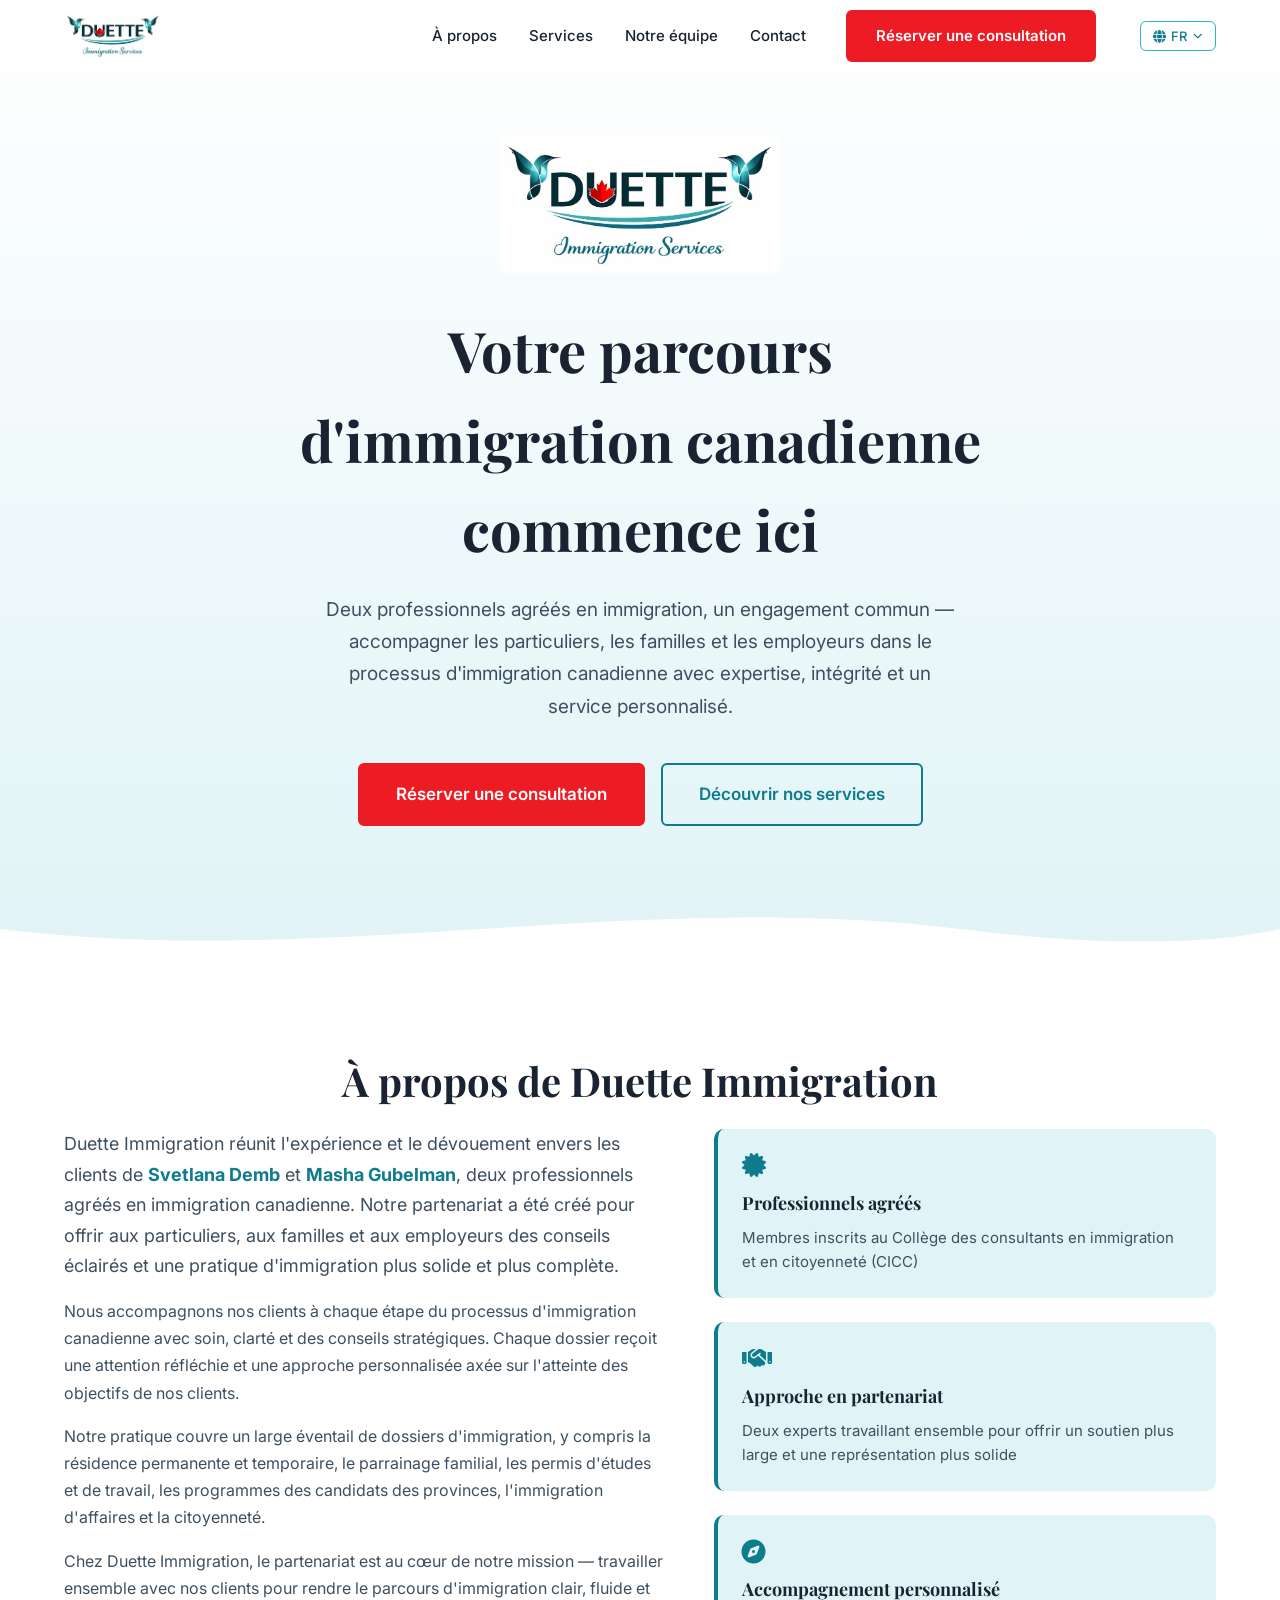
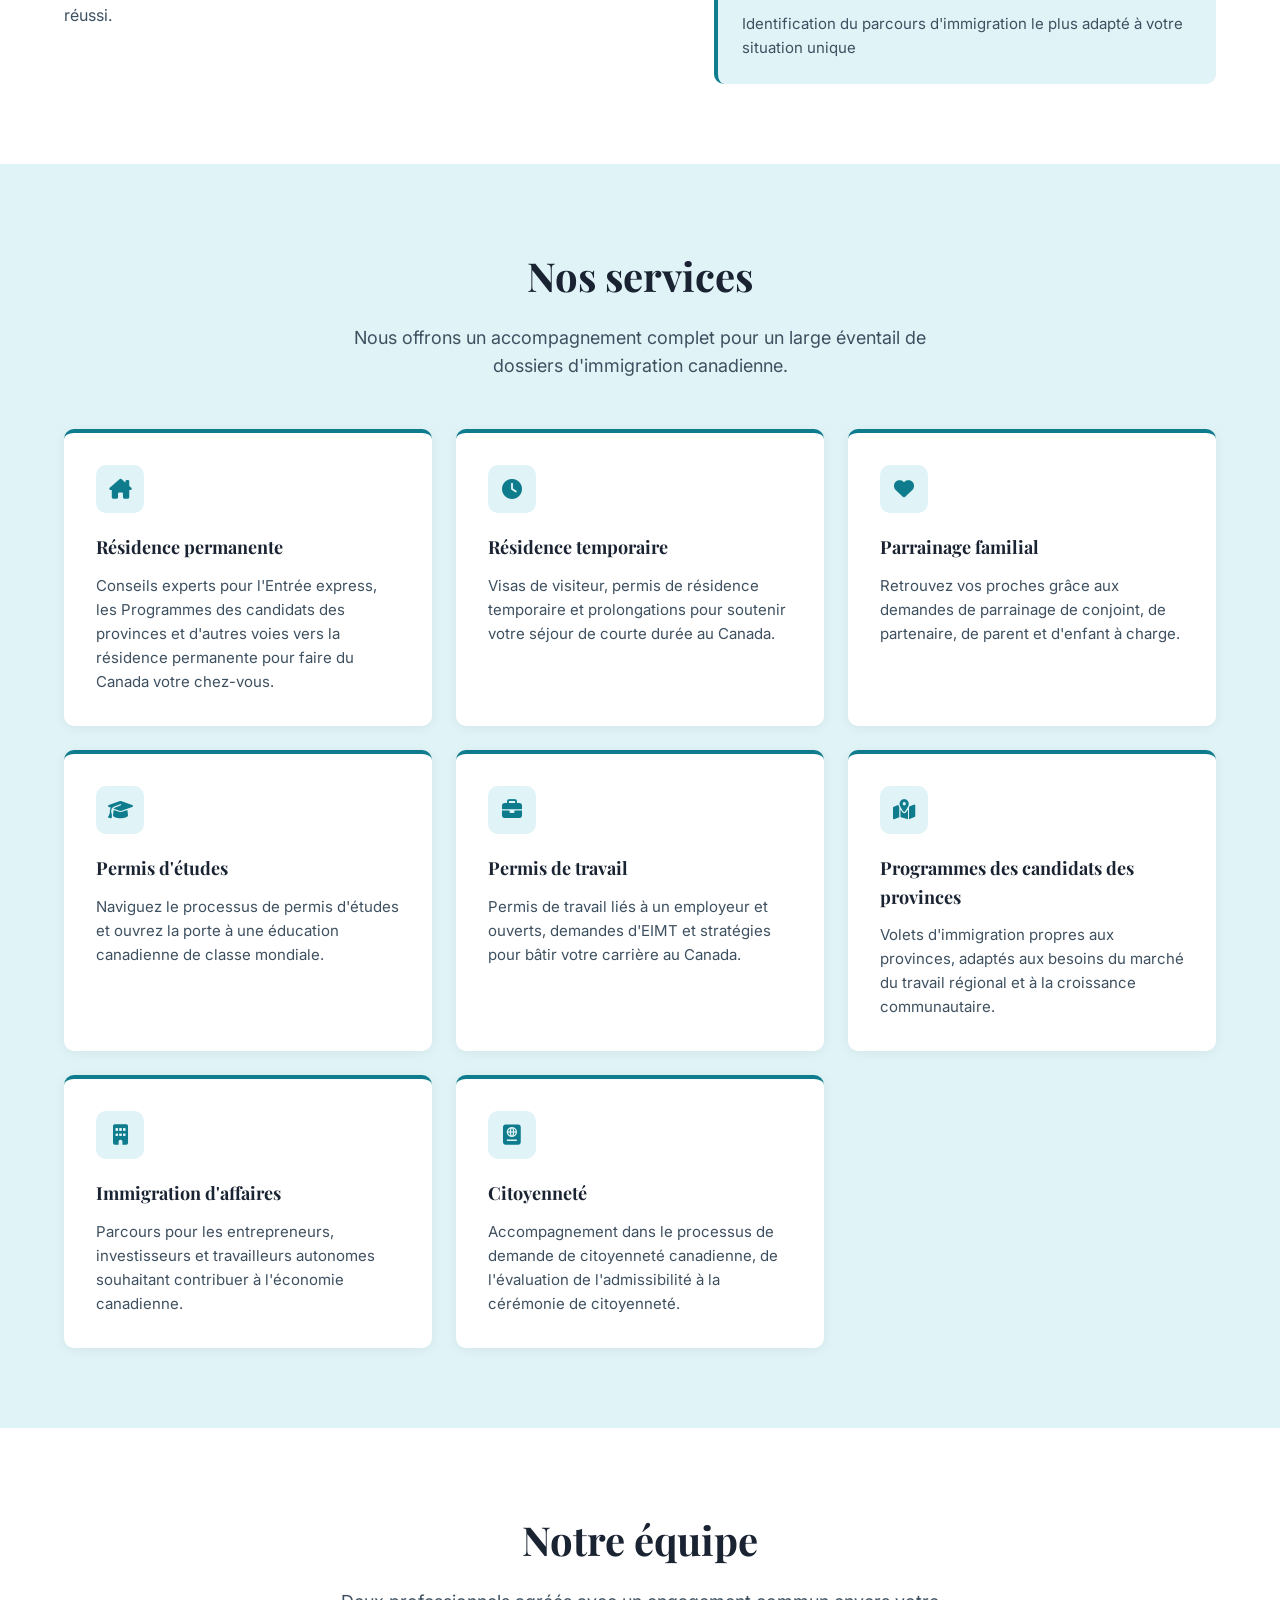
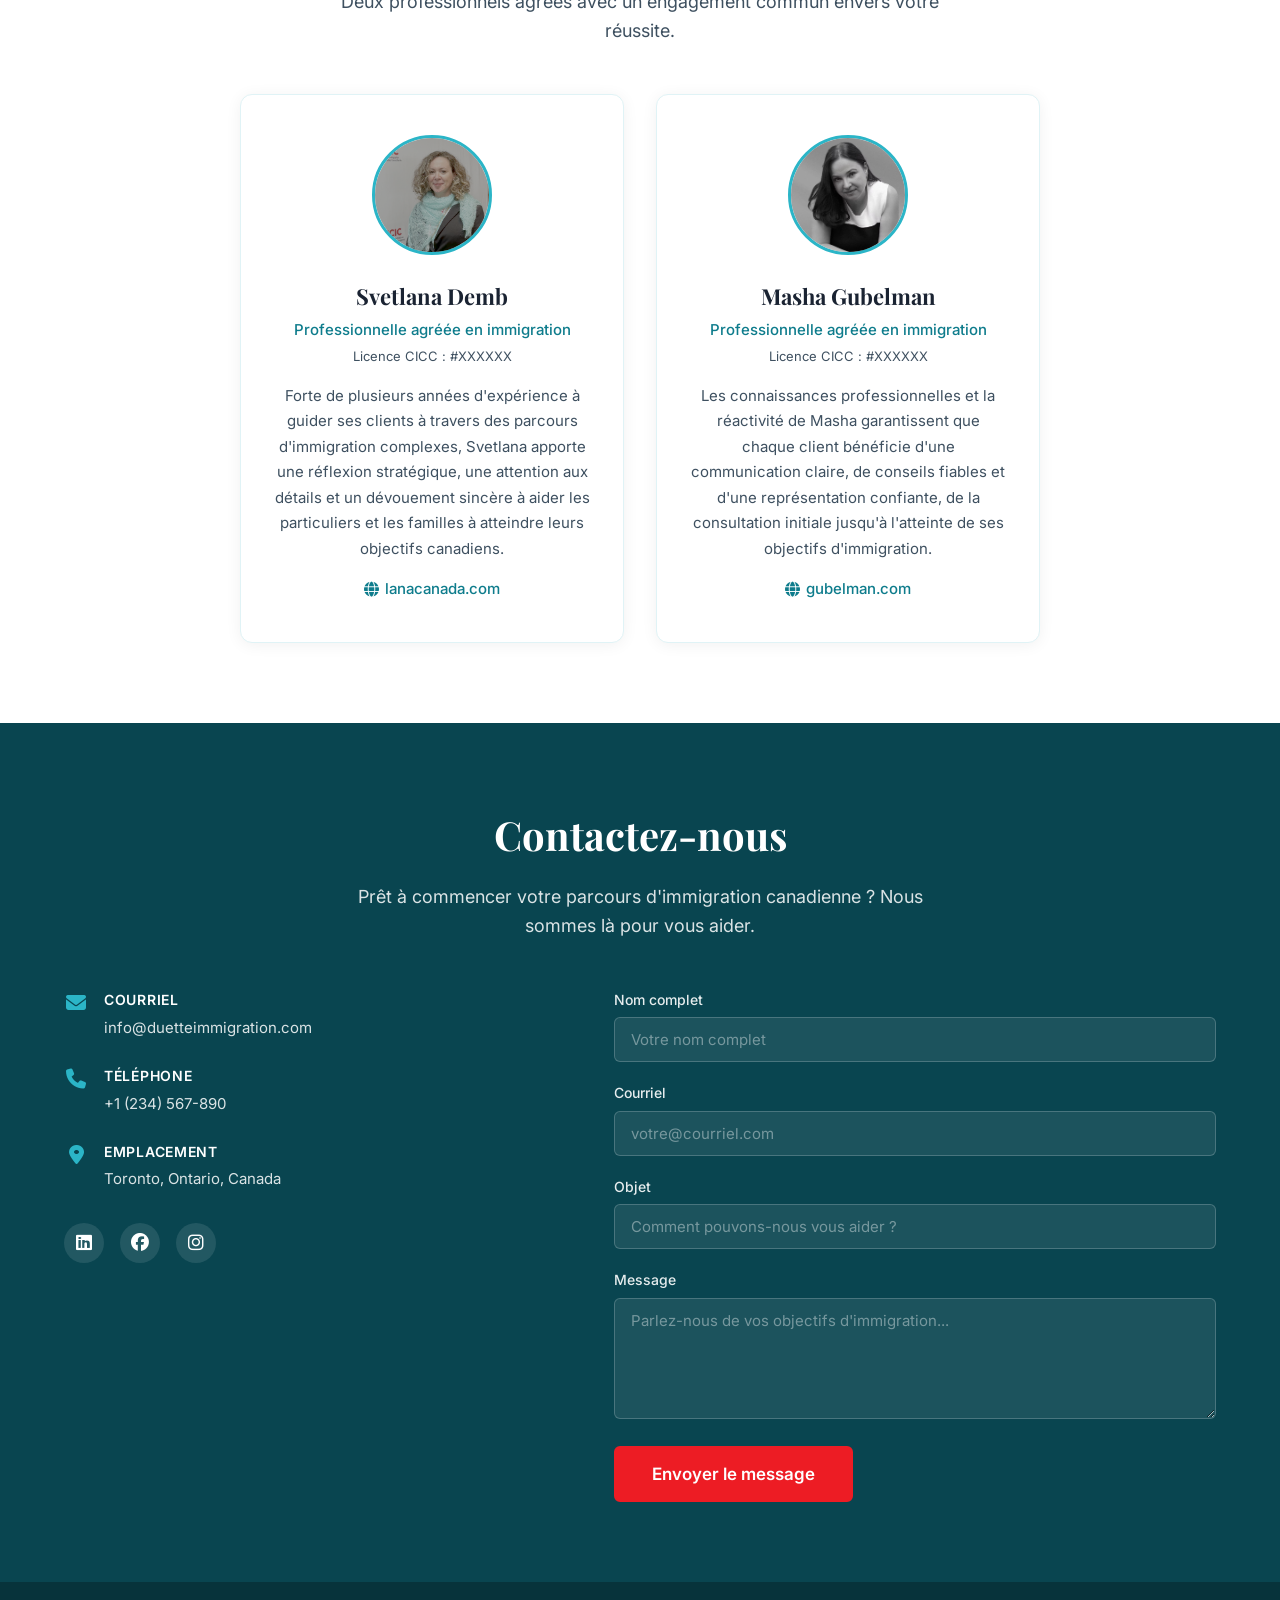
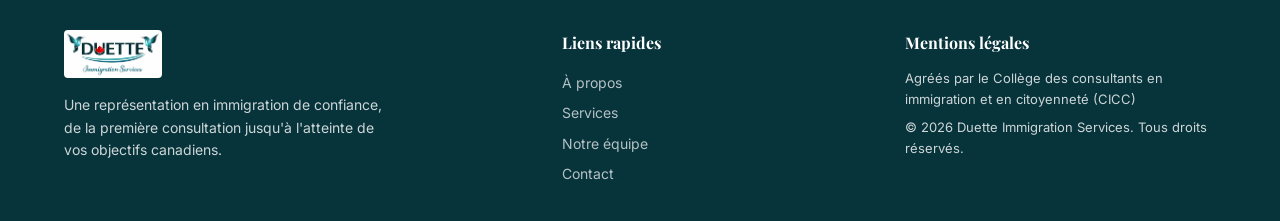
==== fr.html @ ec20bc55 "Multilanguage" ====
<!DOCTYPE html>
<html lang="fr">
<head>
    <meta charset="UTF-8">
    <meta name="viewport" content="width=device-width, initial-scale=1.0">
    <title>Duette Immigration Services | Professionnels agréés en immigration canadienne</title>
    <meta name="description" content="Duette Immigration Services — professionnels agréés en immigration canadienne Svetlana Demb et Masha Gubelman offrant des conseils experts pour la résidence permanente, les permis de travail, le parrainage familial et plus encore.">
    <meta property="og:title" content="Duette Immigration Services">
    <meta property="og:description" content="Professionnels agréés en immigration canadienne vous accompagnant à chaque étape de votre parcours d'immigration.">
    <meta property="og:type" content="website">
    <meta property="og:image" content="images/logo.jpeg">
    <link rel="preconnect" href="https://fonts.googleapis.com">
    <link rel="preconnect" href="https://fonts.gstatic.com" crossorigin>
    <link href="https://fonts.googleapis.com/css2?family=Inter:wght@400;500;600&family=Playfair+Display:wght@600;700&display=swap" rel="stylesheet">
    <link rel="stylesheet" href="https://cdnjs.cloudflare.com/ajax/libs/font-awesome/6.5.1/css/all.min.css">
    <link rel="stylesheet" href="css/style.css">
</head>
<body>
    <!-- Navigation -->
    <header class="navbar" id="navbar">
        <div class="container navbar__inner">
            <a href="#" class="navbar__logo">
                <img src="images/logo.jpeg" alt="Duette Immigration Services" class="navbar__logo-img">
            </a>
            <button class="navbar__toggle" id="navToggle" aria-label="Ouvrir le menu de navigation">
                <span class="navbar__toggle-bar"></span>
                <span class="navbar__toggle-bar"></span>
                <span class="navbar__toggle-bar"></span>
            </button>
            <nav class="navbar__menu" id="navMenu">
                <a href="#about" class="navbar__link">À propos</a>
                <a href="#services" class="navbar__link">Services</a>
                <a href="#team" class="navbar__link">Notre équipe</a>
                <a href="#contact" class="navbar__link">Contact</a>
                <a href="#BOOKING_URL" class="btn btn--red navbar__cta">Réserver une consultation</a>
                <div class="lang-switcher">
                    <button class="lang-switcher__btn" aria-label="Choisir la langue">
                        <i class="fa-solid fa-globe"></i> FR <i class="fa-solid fa-chevron-down lang-switcher__arrow"></i>
                    </button>
                    <ul class="lang-switcher__menu">
                        <li><a href="index.html" class="lang-switcher__link">English</a></li>
                        <li><a href="fr.html" class="lang-switcher__link lang-switcher__link--active">Français</a></li>
                        <li><a href="ru.html" class="lang-switcher__link">Русский</a></li>
                        <li><a href="he.html" class="lang-switcher__link">עברית</a></li>
                    </ul>
                </div>
            </nav>
        </div>
    </header>

    <main>
        <!-- Hero Section -->
        <section class="hero" id="hero">
            <div class="container hero__content">
                <img src="images/logo.jpeg" alt="Duette Immigration Services" class="hero__logo">
                <h1 class="hero__title">Votre parcours d'immigration canadienne commence ici</h1>
                <p class="hero__subtitle">Deux professionnels agréés en immigration, un engagement commun — accompagner les particuliers, les familles et les employeurs dans le processus d'immigration canadienne avec expertise, intégrité et un service personnalisé.</p>
                <div class="hero__ctas">
                    <a href="#BOOKING_URL" class="btn btn--red btn--lg">Réserver une consultation</a>
                    <a href="#services" class="btn btn--outline btn--lg">Découvrir nos services</a>
                </div>
            </div>
            <div class="hero__wave">
                <svg viewBox="0 0 1440 120" preserveAspectRatio="none" xmlns="http://www.w3.org/2000/svg">
                    <path d="M0,60 C360,120 720,0 1080,60 C1260,90 1380,80 1440,60 L1440,120 L0,120 Z" fill="#ffffff"/>
                </svg>
            </div>
        </section>

        <!-- About Section -->
        <section class="about section" id="about">
            <div class="container">
                <h2 class="section__title">À propos de Duette Immigration</h2>
                <div class="about__grid">
                    <div class="about__text">
                        <p class="about__lead">Duette Immigration réunit l'expérience et le dévouement envers les clients de <strong><a href="https://www.lanacanada.com/" target="_blank" rel="noopener">Svetlana Demb</a></strong> et <strong><a href="https://www.gubelman.com/" target="_blank" rel="noopener">Masha Gubelman</a></strong>, deux professionnels agréés en immigration canadienne. Notre partenariat a été créé pour offrir aux particuliers, aux familles et aux employeurs des conseils éclairés et une pratique d'immigration plus solide et plus complète.</p>
                        <p>Nous accompagnons nos clients à chaque étape du processus d'immigration canadienne avec soin, clarté et des conseils stratégiques. Chaque dossier reçoit une attention réfléchie et une approche personnalisée axée sur l'atteinte des objectifs de nos clients.</p>
                        <p>Notre pratique couvre un large éventail de dossiers d'immigration, y compris la résidence permanente et temporaire, le parrainage familial, les permis d'études et de travail, les programmes des candidats des provinces, l'immigration d'affaires et la citoyenneté.</p>
                        <p>Chez Duette Immigration, le partenariat est au cœur de notre mission — travailler ensemble avec nos clients pour rendre le parcours d'immigration clair, fluide et réussi.</p>
                    </div>
                    <div class="about__highlights">
                        <div class="about__highlight-card">
                            <i class="fa-solid fa-certificate"></i>
                            <h3>Professionnels agréés</h3>
                            <p>Membres inscrits au Collège des consultants en immigration et en citoyenneté (CICC)</p>
                        </div>
                        <div class="about__highlight-card">
                            <i class="fa-solid fa-handshake"></i>
                            <h3>Approche en partenariat</h3>
                            <p>Deux experts travaillant ensemble pour offrir un soutien plus large et une représentation plus solide</p>
                        </div>
                        <div class="about__highlight-card">
                            <i class="fa-solid fa-compass"></i>
                            <h3>Accompagnement personnalisé</h3>
                            <p>Identification du parcours d'immigration le plus adapté à votre situation unique</p>
                        </div>
                    </div>
                </div>
            </div>
        </section>

        <!-- Services Section -->
        <section class="services section section--teal" id="services">
            <div class="container">
                <h2 class="section__title">Nos services</h2>
                <p class="section__subtitle">Nous offrons un accompagnement complet pour un large éventail de dossiers d'immigration canadienne.</p>
                <div class="services__grid">
                    <div class="services__card">
                        <div class="services__icon"><i class="fa-solid fa-house-chimney"></i></div>
                        <h3>Résidence permanente</h3>
                        <p>Conseils experts pour l'Entrée express, les Programmes des candidats des provinces et d'autres voies vers la résidence permanente pour faire du Canada votre chez-vous.</p>
                    </div>
                    <div class="services__card">
                        <div class="services__icon"><i class="fa-solid fa-clock"></i></div>
                        <h3>Résidence temporaire</h3>
                        <p>Visas de visiteur, permis de résidence temporaire et prolongations pour soutenir votre séjour de courte durée au Canada.</p>
                    </div>
                    <div class="services__card">
                        <div class="services__icon"><i class="fa-solid fa-heart"></i></div>
                        <h3>Parrainage familial</h3>
                        <p>Retrouvez vos proches grâce aux demandes de parrainage de conjoint, de partenaire, de parent et d'enfant à charge.</p>
                    </div>
                    <div class="services__card">
                        <div class="services__icon"><i class="fa-solid fa-graduation-cap"></i></div>
                        <h3>Permis d'études</h3>
                        <p>Naviguez le processus de permis d'études et ouvrez la porte à une éducation canadienne de classe mondiale.</p>
                    </div>
                    <div class="services__card">
                        <div class="services__icon"><i class="fa-solid fa-briefcase"></i></div>
                        <h3>Permis de travail</h3>
                        <p>Permis de travail liés à un employeur et ouverts, demandes d'EIMT et stratégies pour bâtir votre carrière au Canada.</p>
                    </div>
                    <div class="services__card">
                        <div class="services__icon"><i class="fa-solid fa-map-location-dot"></i></div>
                        <h3>Programmes des candidats des provinces</h3>
                        <p>Volets d'immigration propres aux provinces, adaptés aux besoins du marché du travail régional et à la croissance communautaire.</p>
                    </div>
                    <div class="services__card">
                        <div class="services__icon"><i class="fa-solid fa-building"></i></div>
                        <h3>Immigration d'affaires</h3>
                        <p>Parcours pour les entrepreneurs, investisseurs et travailleurs autonomes souhaitant contribuer à l'économie canadienne.</p>
                    </div>
                    <div class="services__card">
                        <div class="services__icon"><i class="fa-solid fa-passport"></i></div>
                        <h3>Citoyenneté</h3>
                        <p>Accompagnement dans le processus de demande de citoyenneté canadienne, de l'évaluation de l'admissibilité à la cérémonie de citoyenneté.</p>
                    </div>
                </div>
            </div>
        </section>

        <!-- Team Section -->
        <section class="team section" id="team">
            <div class="container">
                <h2 class="section__title">Notre équipe</h2>
                <p class="section__subtitle">Deux professionnels agréés avec un engagement commun envers votre réussite.</p>
                <div class="team__grid">
                    <div class="team__card">
                        <div class="team__photo">
                            <img src="images/svetlana.png" alt="Svetlana Demb">
                        </div>
                        <h3 class="team__name"><a href="https://www.lanacanada.com/" target="_blank" rel="noopener">Svetlana Demb</a></h3>
                        <p class="team__title">Professionnelle agréée en immigration</p>
                        <p class="team__license">Licence CICC : #XXXXXX</p>
                        <p class="team__bio">Forte de plusieurs années d'expérience à guider ses clients à travers des parcours d'immigration complexes, Svetlana apporte une réflexion stratégique, une attention aux détails et un dévouement sincère à aider les particuliers et les familles à atteindre leurs objectifs canadiens.</p>
                        <a href="https://www.lanacanada.com/" target="_blank" rel="noopener" class="team__website"><i class="fa-solid fa-globe"></i> lanacanada.com</a>
                    </div>
                    <div class="team__card">
                        <div class="team__photo">
                            <img src="images/masha.jpg" alt="Masha Gubelman">
                        </div>
                        <h3 class="team__name"><a href="https://www.gubelman.com/" target="_blank" rel="noopener">Masha Gubelman</a></h3>
                        <p class="team__title">Professionnelle agréée en immigration</p>
                        <p class="team__license">Licence CICC : #XXXXXX</p>
                        <p class="team__bio">Les connaissances professionnelles et la réactivité de Masha garantissent que chaque client bénéficie d'une communication claire, de conseils fiables et d'une représentation confiante, de la consultation initiale jusqu'à l'atteinte de ses objectifs d'immigration.</p>
                        <a href="https://www.gubelman.com/" target="_blank" rel="noopener" class="team__website"><i class="fa-solid fa-globe"></i> gubelman.com</a>
                    </div>
                </div>
            </div>
        </section>


        <!-- Contact Section -->
        <section class="contact section section--dark" id="contact">
            <div class="container">
                <h2 class="section__title section__title--light">Contactez-nous</h2>
                <p class="section__subtitle section__subtitle--light">Prêt à commencer votre parcours d'immigration canadienne ? Nous sommes là pour vous aider.</p>
                <div class="contact__grid">
                    <div class="contact__info">
                        <div class="contact__item">
                            <i class="fa-solid fa-envelope"></i>
                            <div>
                                <h3>Courriel</h3>
                                <a href="mailto:info@duetteimmigration.com">info@duetteimmigration.com</a>
                            </div>
                        </div>
                        <div class="contact__item">
                            <i class="fa-solid fa-phone"></i>
                            <div>
                                <h3>Téléphone</h3>
                                <a href="tel:+1234567890">+1 (234) 567-890</a>
                            </div>
                        </div>
                        <div class="contact__item">
                            <i class="fa-solid fa-location-dot"></i>
                            <div>
                                <h3>Emplacement</h3>
                                <p>Toronto, Ontario, Canada</p>
                            </div>
                        </div>
                        <div class="contact__socials">
                            <a href="#" aria-label="LinkedIn"><i class="fa-brands fa-linkedin"></i></a>
                            <a href="#" aria-label="Facebook"><i class="fa-brands fa-facebook"></i></a>
                            <a href="#" aria-label="Instagram"><i class="fa-brands fa-instagram"></i></a>
                        </div>
                    </div>
                    <form class="contact__form" id="contactForm">
                        <div class="contact__form-group">
                            <label for="name">Nom complet</label>
                            <input type="text" id="name" name="name" required placeholder="Votre nom complet">
                        </div>
                        <div class="contact__form-group">
                            <label for="email">Courriel</label>
                            <input type="email" id="email" name="email" required placeholder="votre@courriel.com">
                        </div>
                        <div class="contact__form-group">
                            <label for="subject">Objet</label>
                            <input type="text" id="subject" name="subject" required placeholder="Comment pouvons-nous vous aider ?">
                        </div>
                        <div class="contact__form-group">
                            <label for="message">Message</label>
                            <textarea id="message" name="message" rows="5" required placeholder="Parlez-nous de vos objectifs d'immigration..."></textarea>
                        </div>
                        <button type="submit" class="btn btn--red btn--lg contact__submit">Envoyer le message</button>
                    </form>
                </div>
            </div>
        </section>
    </main>

    <!-- Footer -->
    <footer class="footer">
        <div class="container footer__inner">
            <div class="footer__brand">
                <img src="images/logo.jpeg" alt="Duette Immigration Services" class="footer__logo">
                <p>Une représentation en immigration de confiance, de la première consultation jusqu'à l'atteinte de vos objectifs canadiens.</p>
            </div>
            <div class="footer__links">
                <h4>Liens rapides</h4>
                <a href="#about">À propos</a>
                <a href="#services">Services</a>
                <a href="#team">Notre équipe</a>
                <a href="#contact">Contact</a>
            </div>
            <div class="footer__legal">
                <h4>Mentions légales</h4>
                <p>Agréés par le Collège des consultants en immigration et en citoyenneté (CICC)</p>
                <p>&copy; 2026 Duette Immigration Services. Tous droits réservés.</p>
            </div>
        </div>
    </footer>

    <script src="js/main.js"></script>
</body>
</html>
---- css/style.css ----
/* ========================================
   Duette Immigration Services — Styles
   ======================================== */

/* --- CSS Custom Properties --- */
:root {
    --color-primary: #0E7C8C;
    --color-primary-dark: #094550;
    --color-primary-light: #2BB5C7;
    --color-primary-pale: #E0F3F6;
    --color-red: #ED1C24;
    --color-red-hover: #C8111A;
    --color-white: #FFFFFF;
    --color-off-white: #F7FBFC;
    --color-text: #1A2332;
    --color-text-muted: #3E5060;
    --color-footer: #07333B;

    --font-heading: 'Playfair Display', Georgia, serif;
    --font-body: 'Inter', system-ui, -apple-system, sans-serif;

    --container-max: 1200px;
    --nav-height: 72px;
}

/* --- Reset & Base --- */
*,
*::before,
*::after {
    margin: 0;
    padding: 0;
    box-sizing: border-box;
}

html {
    scroll-behavior: smooth;
    scroll-padding-top: var(--nav-height);
}

body {
    font-family: var(--font-body);
    font-size: 1rem;
    line-height: 1.6;
    color: var(--color-text);
    background-color: var(--color-white);
    -webkit-font-smoothing: antialiased;
}

img {
    max-width: 100%;
    height: auto;
    display: block;
}

a {
    color: var(--color-primary);
    text-decoration: none;
    transition: color 0.2s;
}

a:hover {
    color: var(--color-primary-dark);
}

/* --- Utility --- */
.container {
    width: 100%;
    max-width: var(--container-max);
    margin: 0 auto;
    padding: 0 1.5rem;
}

.section {
    padding: 5rem 0;
}

.section--teal {
    background-color: var(--color-primary-pale);
}

.section--dark {
    background-color: var(--color-primary-dark);
    color: var(--color-white);
}

.section__title {
    font-family: var(--font-heading);
    font-size: 2.25rem;
    font-weight: 700;
    text-align: center;
    margin-bottom: 1rem;
    color: var(--color-text);
}

.section__title--light {
    color: var(--color-white);
}

.section__subtitle {
    text-align: center;
    color: var(--color-text-muted);
    font-size: 1.125rem;
    max-width: 640px;
    margin: 0 auto 3rem;
}

.section__subtitle--light {
    color: rgba(255, 255, 255, 0.85);
}

/* --- Buttons --- */
.btn {
    display: inline-block;
    font-family: var(--font-body);
    font-weight: 600;
    font-size: 0.9375rem;
    padding: 0.75rem 1.75rem;
    border-radius: 6px;
    border: 2px solid transparent;
    cursor: pointer;
    transition: all 0.2s;
    text-align: center;
}

.btn--red {
    background-color: var(--color-red);
    color: var(--color-white);
    border-color: var(--color-red);
}

.btn--red:hover {
    background-color: var(--color-red-hover);
    border-color: var(--color-red-hover);
    color: var(--color-white);
}

.btn--outline {
    background-color: transparent;
    color: var(--color-primary);
    border-color: var(--color-primary);
}

.btn--outline:hover {
    background-color: var(--color-primary);
    color: var(--color-white);
}

.btn--lg {
    padding: 1rem 2.25rem;
    font-size: 1.0625rem;
}

/* ========================================
   NAVIGATION
   ======================================== */
.navbar {
    position: fixed;
    top: 0;
    left: 0;
    right: 0;
    height: var(--nav-height);
    background: var(--color-white);
    z-index: 1000;
    transition: box-shadow 0.3s;
}

.navbar--scrolled {
    box-shadow: 0 2px 20px rgba(0, 0, 0, 0.08);
}

.navbar__inner {
    display: flex;
    align-items: center;
    justify-content: space-between;
    height: 100%;
}

.navbar__logo-img {
    height: 48px;
    width: auto;
}

.navbar__menu {
    display: flex;
    align-items: center;
    gap: 2rem;
}

.navbar__link {
    font-weight: 500;
    font-size: 0.9375rem;
    color: var(--color-text);
    position: relative;
    padding: 0.25rem 0;
}

.navbar__link::after {
    content: '';
    position: absolute;
    bottom: -2px;
    left: 0;
    width: 0;
    height: 2px;
    background-color: var(--color-primary);
    transition: width 0.2s;
}

.navbar__link:hover,
.navbar__link--active {
    color: var(--color-primary);
}

.navbar__link:hover::after,
.navbar__link--active::after {
    width: 100%;
}

.navbar__cta {
    margin-left: 0.5rem;
}

/* Language Switcher */
.lang-switcher {
    position: relative;
    margin-left: 0.75rem;
}

.lang-switcher__btn {
    display: flex;
    align-items: center;
    gap: 0.35rem;
    background: none;
    border: 1px solid var(--color-primary-light);
    border-radius: 6px;
    padding: 0.4rem 0.75rem;
    font-family: var(--font-body);
    font-size: 0.8125rem;
    font-weight: 500;
    color: var(--color-primary);
    cursor: pointer;
    transition: background 0.2s, border-color 0.2s;
}

.lang-switcher__btn:hover {
    background: var(--color-primary-pale);
    border-color: var(--color-primary);
}

.lang-switcher__arrow {
    font-size: 0.6rem;
    transition: transform 0.2s;
}

.lang-switcher--open .lang-switcher__arrow {
    transform: rotate(180deg);
}

.lang-switcher__menu {
    display: none;
    position: absolute;
    top: calc(100% + 0.5rem);
    right: 0;
    background: var(--color-white);
    border: 1px solid var(--color-primary-pale);
    border-radius: 8px;
    box-shadow: 0 4px 16px rgba(0, 0, 0, 0.1);
    list-style: none;
    min-width: 130px;
    z-index: 1001;
    overflow: hidden;
}

.lang-switcher--open .lang-switcher__menu {
    display: block;
}

.lang-switcher__link {
    display: block;
    padding: 0.6rem 1rem;
    font-size: 0.875rem;
    color: var(--color-text);
    transition: background 0.15s;
}

.lang-switcher__link:hover {
    background: var(--color-primary-pale);
    color: var(--color-primary);
}

.lang-switcher__link--active {
    font-weight: 600;
    color: var(--color-primary);
}

/* Hamburger Toggle */
.navbar__toggle {
    display: none;
    flex-direction: column;
    gap: 5px;
    background: none;
    border: none;
    cursor: pointer;
    padding: 0.5rem;
}

.navbar__toggle-bar {
    display: block;
    width: 24px;
    height: 2px;
    background-color: var(--color-text);
    border-radius: 2px;
    transition: all 0.3s;
}

/* ========================================
   HERO
   ======================================== */
.hero {
    padding-top: calc(var(--nav-height) + 4rem);
    padding-bottom: 0;
    background: linear-gradient(180deg, var(--color-white) 0%, var(--color-primary-pale) 100%);
    text-align: center;
    position: relative;
}

.hero__content {
    padding-bottom: 4rem;
}

.hero__logo {
    width: 280px;
    margin: 0 auto 2rem;
}

.hero__title {
    font-family: var(--font-heading);
    font-size: 3rem;
    font-weight: 700;
    color: var(--color-text);
    margin-bottom: 1.25rem;
    max-width: 720px;
    margin-left: auto;
    margin-right: auto;
}

.hero__subtitle {
    font-size: 1.1875rem;
    color: var(--color-text-muted);
    max-width: 640px;
    margin: 0 auto 2.5rem;
    line-height: 1.7;
}

.hero__ctas {
    display: flex;
    gap: 1rem;
    justify-content: center;
    flex-wrap: wrap;
}

.hero__wave {
    width: 100%;
    line-height: 0;
    margin-top: -1px;
}

.hero__wave svg {
    width: 100%;
    height: 80px;
}

/* ========================================
   ABOUT
   ======================================== */
.about__grid {
    display: grid;
    grid-template-columns: 1fr;
    gap: 3rem;
}

.about__text {
    max-width: 640px;
}

.about__lead {
    font-size: 1.125rem;
    line-height: 1.8;
    margin-bottom: 1rem;
    color: var(--color-text);
}

.about__text p {
    margin-bottom: 1rem;
    color: var(--color-text-muted);
    line-height: 1.7;
}

.about__highlights {
    display: grid;
    grid-template-columns: 1fr;
    gap: 1.5rem;
}

.about__highlight-card {
    background: var(--color-primary-pale);
    padding: 1.5rem;
    border-radius: 10px;
    border-left: 4px solid var(--color-primary);
}

.about__highlight-card i {
    font-size: 1.5rem;
    color: var(--color-primary);
    margin-bottom: 0.75rem;
}

.about__highlight-card h3 {
    font-family: var(--font-heading);
    font-size: 1.125rem;
    margin-bottom: 0.5rem;
    color: var(--color-text);
}

.about__highlight-card p {
    font-size: 0.9375rem;
    color: var(--color-text-muted);
    line-height: 1.6;
}

/* ========================================
   SERVICES
   ======================================== */
.services__grid {
    display: grid;
    grid-template-columns: 1fr;
    gap: 1.5rem;
}

.services__card {
    background: var(--color-white);
    padding: 2rem;
    border-radius: 10px;
    border-top: 4px solid var(--color-primary);
    box-shadow: 0 2px 12px rgba(0, 0, 0, 0.06);
    transition: transform 0.2s, box-shadow 0.2s;
}

.services__card:hover {
    transform: translateY(-4px);
    box-shadow: 0 8px 24px rgba(0, 0, 0, 0.1);
}

.services__icon {
    width: 48px;
    height: 48px;
    border-radius: 10px;
    background: var(--color-primary-pale);
    display: flex;
    align-items: center;
    justify-content: center;
    margin-bottom: 1.25rem;
}

.services__icon i {
    font-size: 1.25rem;
    color: var(--color-primary);
}

.services__card h3 {
    font-family: var(--font-heading);
    font-size: 1.125rem;
    margin-bottom: 0.75rem;
    color: var(--color-text);
}

.services__card p {
    font-size: 0.9375rem;
    color: var(--color-text-muted);
    line-height: 1.6;
}

/* ========================================
   TEAM
   ======================================== */
.team__grid {
    display: grid;
    grid-template-columns: 1fr;
    gap: 2rem;
    max-width: 800px;
    margin: 0 auto;
}

.team__card {
    background: var(--color-white);
    border-radius: 12px;
    padding: 2.5rem 2rem;
    text-align: center;
    box-shadow: 0 2px 16px rgba(0, 0, 0, 0.06);
    border: 1px solid var(--color-primary-pale);
}

.team__photo {
    width: 120px;
    height: 120px;
    border-radius: 50%;
    background: var(--color-primary-pale);
    border: 3px solid var(--color-primary-light);
    display: flex;
    align-items: center;
    justify-content: center;
    margin: 0 auto 1.5rem;
}

.team__photo i {
    font-size: 3rem;
    color: var(--color-primary-light);
}

.team__photo img {
    width: 100%;
    height: 100%;
    object-fit: cover;
    border-radius: 50%;
}

.team__name {
    font-family: var(--font-heading);
    font-size: 1.375rem;
    color: var(--color-text);
    margin-bottom: 0.25rem;
}

.team__title {
    font-size: 0.9375rem;
    color: var(--color-primary);
    font-weight: 500;
    margin-bottom: 0.25rem;
}

.team__license {
    font-size: 0.8125rem;
    color: var(--color-text-muted);
    margin-bottom: 1rem;
}

.team__bio {
    font-size: 0.9375rem;
    color: var(--color-text-muted);
    line-height: 1.7;
}

.team__name a {
    color: var(--color-text);
    transition: color 0.2s;
}

.team__name a:hover {
    color: var(--color-primary);
}

.team__website {
    display: inline-flex;
    align-items: center;
    gap: 0.4rem;
    margin-top: 1rem;
    font-size: 0.9375rem;
    font-weight: 500;
    color: var(--color-primary);
}

.team__website:hover {
    color: var(--color-primary-dark);
}

/* ========================================
   PUBLICATIONS
   ======================================== */
.publications__grid {
    display: grid;
    grid-template-columns: 1fr;
    gap: 1.5rem;
}

.publications__card {
    background: var(--color-white);
    border-radius: 10px;
    overflow: hidden;
    box-shadow: 0 2px 12px rgba(0, 0, 0, 0.06);
    transition: transform 0.2s, box-shadow 0.2s;
    display: flex;
    flex-direction: column;
}

.publications__card:hover {
    transform: translateY(-4px);
    box-shadow: 0 8px 24px rgba(0, 0, 0, 0.1);
}

.publications__thumbnail {
    height: 160px;
    background: linear-gradient(135deg, var(--color-primary) 0%, var(--color-primary-dark) 100%);
    display: flex;
    align-items: center;
    justify-content: center;
}

.publications__thumbnail i {
    font-size: 3rem;
    color: rgba(255, 255, 255, 0.3);
}

.publications__body {
    padding: 1.5rem;
    flex: 1;
    display: flex;
    flex-direction: column;
}

.publications__date {
    font-size: 0.8125rem;
    color: var(--color-primary);
    font-weight: 500;
    margin-bottom: 0.5rem;
}

.publications__title {
    font-family: var(--font-heading);
    font-size: 1.125rem;
    color: var(--color-text);
    margin-bottom: 0.75rem;
}

.publications__excerpt {
    font-size: 0.9375rem;
    color: var(--color-text-muted);
    line-height: 1.6;
    margin-bottom: 1rem;
    flex: 1;
}

.publications__link {
    font-weight: 600;
    font-size: 0.9375rem;
    color: var(--color-primary);
    display: inline-flex;
    align-items: center;
    gap: 0.5rem;
}

.publications__link:hover {
    color: var(--color-primary-dark);
}

.publications__link i {
    font-size: 0.75rem;
    transition: transform 0.2s;
}

.publications__link:hover i {
    transform: translateX(4px);
}

.publications__cta {
    text-align: center;
    margin-top: 3rem;
}

/* ========================================
   CONTACT
   ======================================== */
.contact__grid {
    display: grid;
    grid-template-columns: 1fr;
    gap: 3rem;
}

.contact__info {
    display: flex;
    flex-direction: column;
    gap: 1.5rem;
}

.contact__item {
    display: flex;
    align-items: flex-start;
    gap: 1rem;
}

.contact__item i {
    font-size: 1.25rem;
    color: var(--color-primary-light);
    margin-top: 0.25rem;
    width: 24px;
    text-align: center;
}

.contact__item h3 {
    font-size: 0.875rem;
    font-weight: 600;
    text-transform: uppercase;
    letter-spacing: 0.05em;
    margin-bottom: 0.25rem;
    color: var(--color-white);
}

.contact__item a,
.contact__item p {
    color: rgba(255, 255, 255, 0.85);
    font-size: 0.9375rem;
}

.contact__item a:hover {
    color: var(--color-white);
}

.contact__socials {
    display: flex;
    gap: 1rem;
    margin-top: 0.5rem;
}

.contact__socials a {
    width: 40px;
    height: 40px;
    border-radius: 50%;
    background: rgba(255, 255, 255, 0.1);
    display: flex;
    align-items: center;
    justify-content: center;
    color: var(--color-white);
    transition: background 0.2s;
}

.contact__socials a:hover {
    background: rgba(255, 255, 255, 0.2);
    color: var(--color-white);
}

.contact__socials a i {
    font-size: 1.125rem;
}

/* Contact Form */
.contact__form {
    display: flex;
    flex-direction: column;
    gap: 1.25rem;
}

.contact__form-group label {
    display: block;
    font-size: 0.875rem;
    font-weight: 500;
    margin-bottom: 0.375rem;
    color: rgba(255, 255, 255, 0.9);
}

.contact__form-group input,
.contact__form-group textarea {
    width: 100%;
    padding: 0.75rem 1rem;
    border: 1px solid rgba(255, 255, 255, 0.2);
    border-radius: 6px;
    background: rgba(255, 255, 255, 0.08);
    color: var(--color-white);
    font-family: var(--font-body);
    font-size: 0.9375rem;
    transition: border-color 0.2s, background 0.2s;
}

.contact__form-group input::placeholder,
.contact__form-group textarea::placeholder {
    color: rgba(255, 255, 255, 0.4);
}

.contact__form-group input:focus,
.contact__form-group textarea:focus {
    outline: none;
    border-color: var(--color-primary-light);
    background: rgba(255, 255, 255, 0.12);
}

.contact__submit {
    align-self: flex-start;
    width: 100%;
}

/* ========================================
   FOOTER
   ======================================== */
.footer {
    background: var(--color-footer);
    color: rgba(255, 255, 255, 0.8);
    padding: 3rem 0 2rem;
}

.footer__inner {
    display: grid;
    grid-template-columns: 1fr;
    gap: 2rem;
}

.footer__logo {
    height: 48px;
    margin-bottom: 1rem;
    border-radius: 4px;
}

.footer__brand p {
    font-size: 0.875rem;
    line-height: 1.6;
    max-width: 320px;
}

.footer__links h4,
.footer__legal h4 {
    font-family: var(--font-heading);
    font-size: 1rem;
    color: var(--color-white);
    margin-bottom: 0.75rem;
}

.footer__links a {
    display: block;
    color: rgba(255, 255, 255, 0.7);
    font-size: 0.875rem;
    padding: 0.25rem 0;
    transition: color 0.2s;
}

.footer__links a:hover {
    color: var(--color-white);
}

.footer__legal p {
    font-size: 0.8125rem;
    line-height: 1.6;
    margin-bottom: 0.5rem;
}

/* ========================================
   RESPONSIVE — TABLET (768px)
   ======================================== */
@media (min-width: 640px) {
    .services__grid {
        grid-template-columns: repeat(2, 1fr);
    }

    .publications__grid {
        grid-template-columns: repeat(2, 1fr);
    }

    .team__grid {
        grid-template-columns: repeat(2, 1fr);
    }

    .about__highlights {
        grid-template-columns: repeat(3, 1fr);
    }

    .contact__submit {
        width: auto;
    }
}

@media (min-width: 768px) {
    .navbar__toggle {
        display: none !important;
    }

    .navbar__menu {
        display: flex !important;
    }

    .about__grid {
        grid-template-columns: 1.2fr 1fr;
        align-items: start;
    }

    .about__highlights {
        grid-template-columns: 1fr;
    }

    .contact__grid {
        grid-template-columns: 1fr 1.2fr;
        align-items: start;
    }

    .footer__inner {
        grid-template-columns: 1.5fr 1fr 1fr;
    }

    .hero__title {
        font-size: 3.5rem;
    }

    .section__title {
        font-size: 2.5rem;
    }
}

/* Mobile nav */
@media (max-width: 767px) {
    .navbar__toggle {
        display: flex;
    }

    .navbar__menu {
        display: none;
        position: absolute;
        top: var(--nav-height);
        left: 0;
        right: 0;
        background: var(--color-white);
        flex-direction: column;
        padding: 1.5rem;
        gap: 1rem;
        box-shadow: 0 8px 24px rgba(0, 0, 0, 0.1);
        border-top: 1px solid var(--color-primary-pale);
    }

    .navbar__menu--open {
        display: flex;
    }

    .navbar__cta {
        margin-left: 0;
        text-align: center;
    }

    .hero__logo {
        width: 200px;
    }

    .hero__title {
        font-size: 2rem;
    }

    .hero__subtitle {
        font-size: 1rem;
    }
}

/* Desktop (1024px) */
@media (min-width: 1024px) {
    .services__grid {
        grid-template-columns: repeat(3, 1fr);
    }

    .publications__grid {
        grid-template-columns: repeat(3, 1fr);
    }
}

/* Hamburger animation when open */
.navbar__toggle--open .navbar__toggle-bar:nth-child(1) {
    transform: rotate(45deg) translate(5px, 5px);
}

.navbar__toggle--open .navbar__toggle-bar:nth-child(2) {
    opacity: 0;
}

.navbar__toggle--open .navbar__toggle-bar:nth-child(3) {
    transform: rotate(-45deg) translate(5px, -5px);
}

/* ========================================
   RTL SUPPORT (Hebrew)
   ======================================== */
[dir="rtl"] {
    direction: rtl;
    text-align: right;
}

[dir="rtl"] .section__title,
[dir="rtl"] .section__subtitle,
[dir="rtl"] .hero__title,
[dir="rtl"] .hero__subtitle {
    text-align: center;
}

[dir="rtl"] .about__highlight-card {
    border-left: none;
    border-right: 4px solid var(--color-primary);
}

[dir="rtl"] .contact__item {
    flex-direction: row-reverse;
    text-align: right;
}

[dir="rtl"] .contact__socials {
    justify-content: flex-end;
}

[dir="rtl"] .navbar__cta {
    margin-left: 0;
    margin-right: 0.5rem;
}

[dir="rtl"] .lang-switcher {
    margin-left: 0;
    margin-right: 0.75rem;
}

[dir="rtl"] .lang-switcher__menu {
    right: auto;
    left: 0;
}

[dir="rtl"] .team__website {
    flex-direction: row-reverse;
}

[dir="rtl"] .footer__inner {
    direction: rtl;
}

[dir="rtl"] .contact__form-group {
    text-align: right;
}

[dir="rtl"] .contact__submit {
    align-self: flex-end;
}
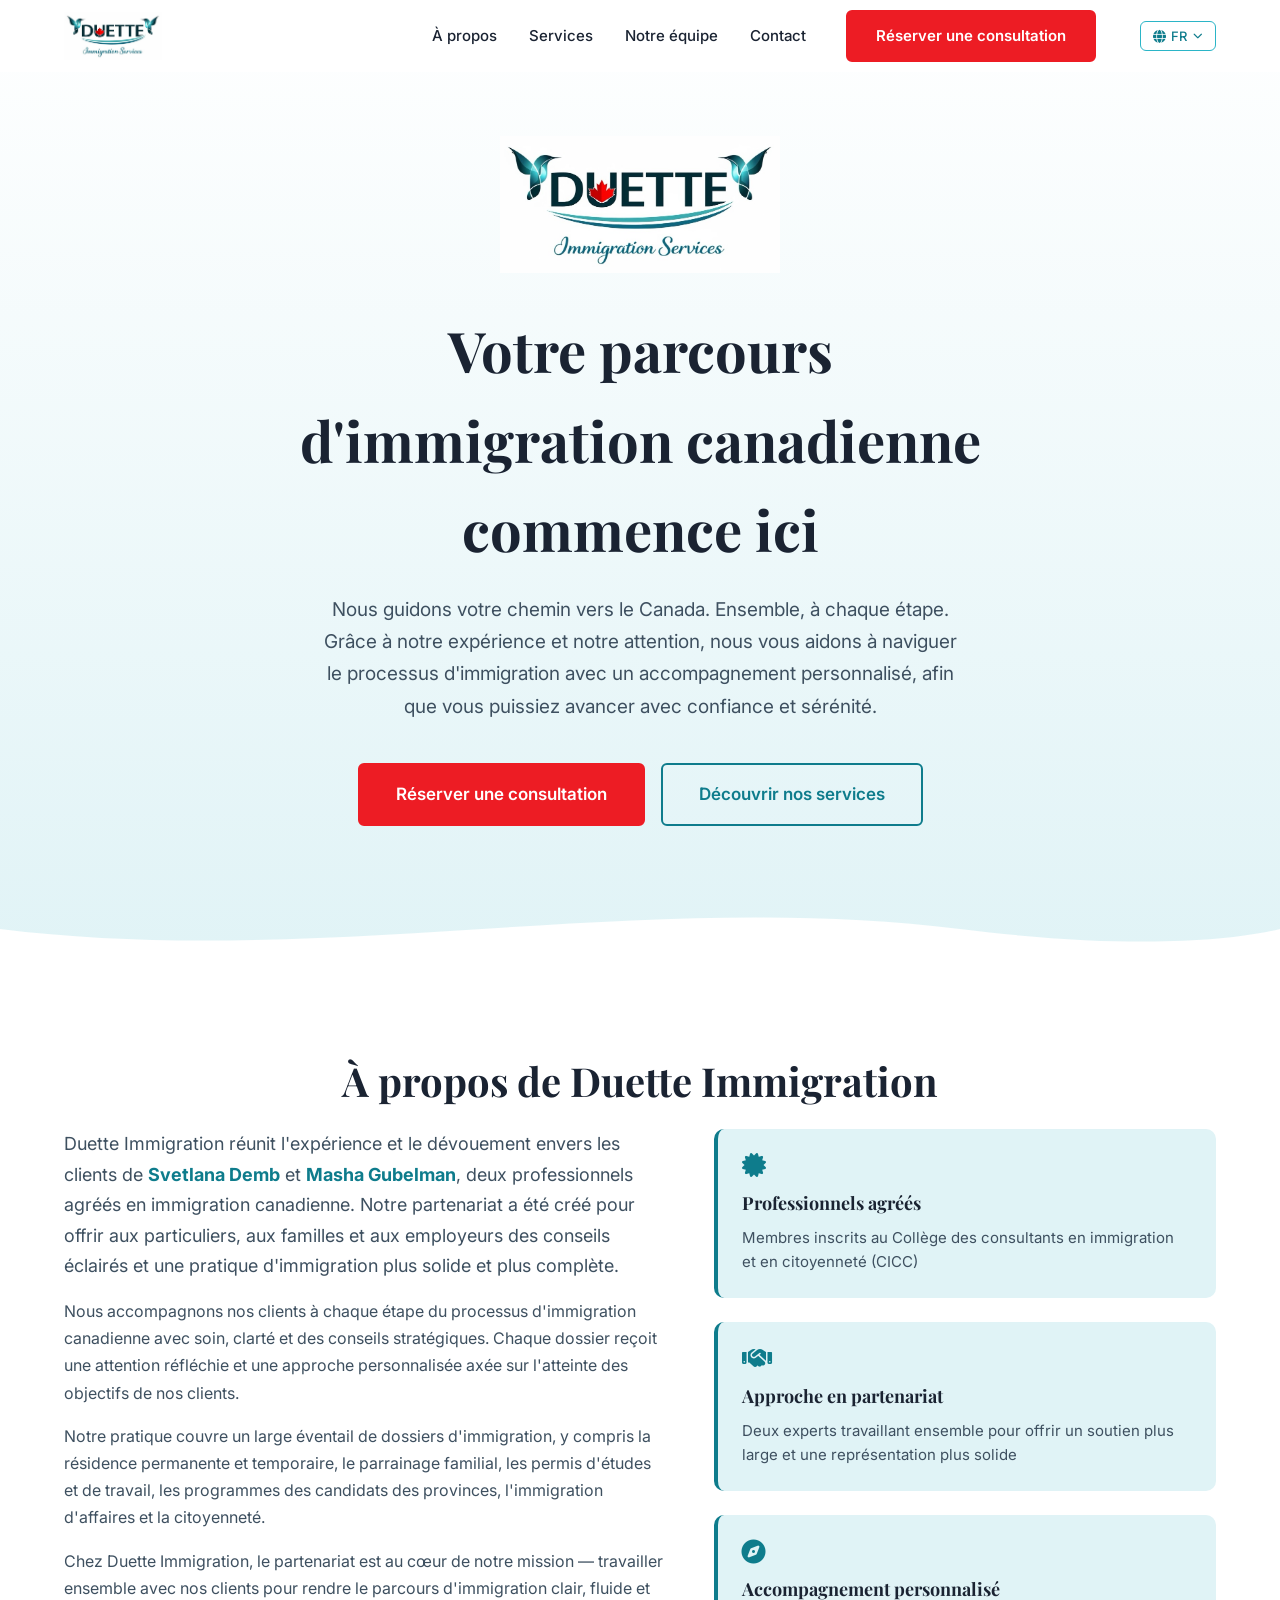
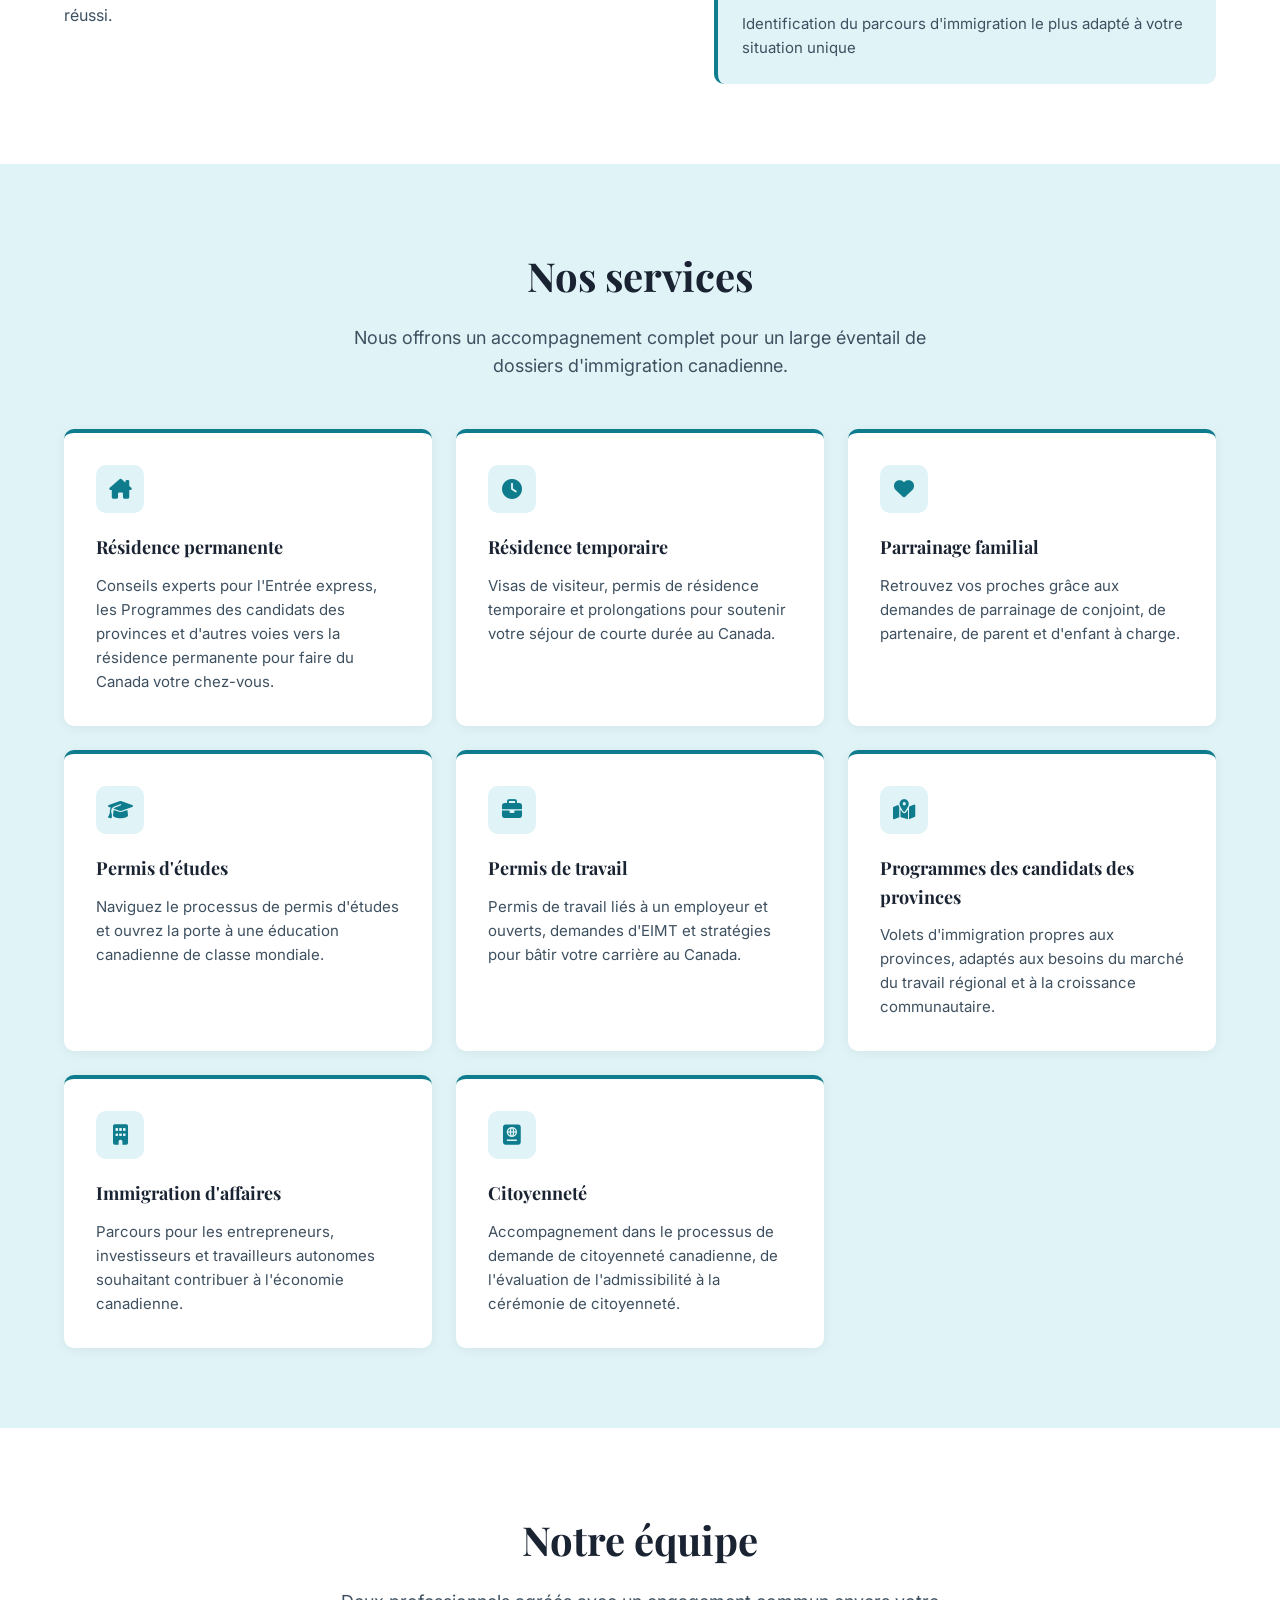
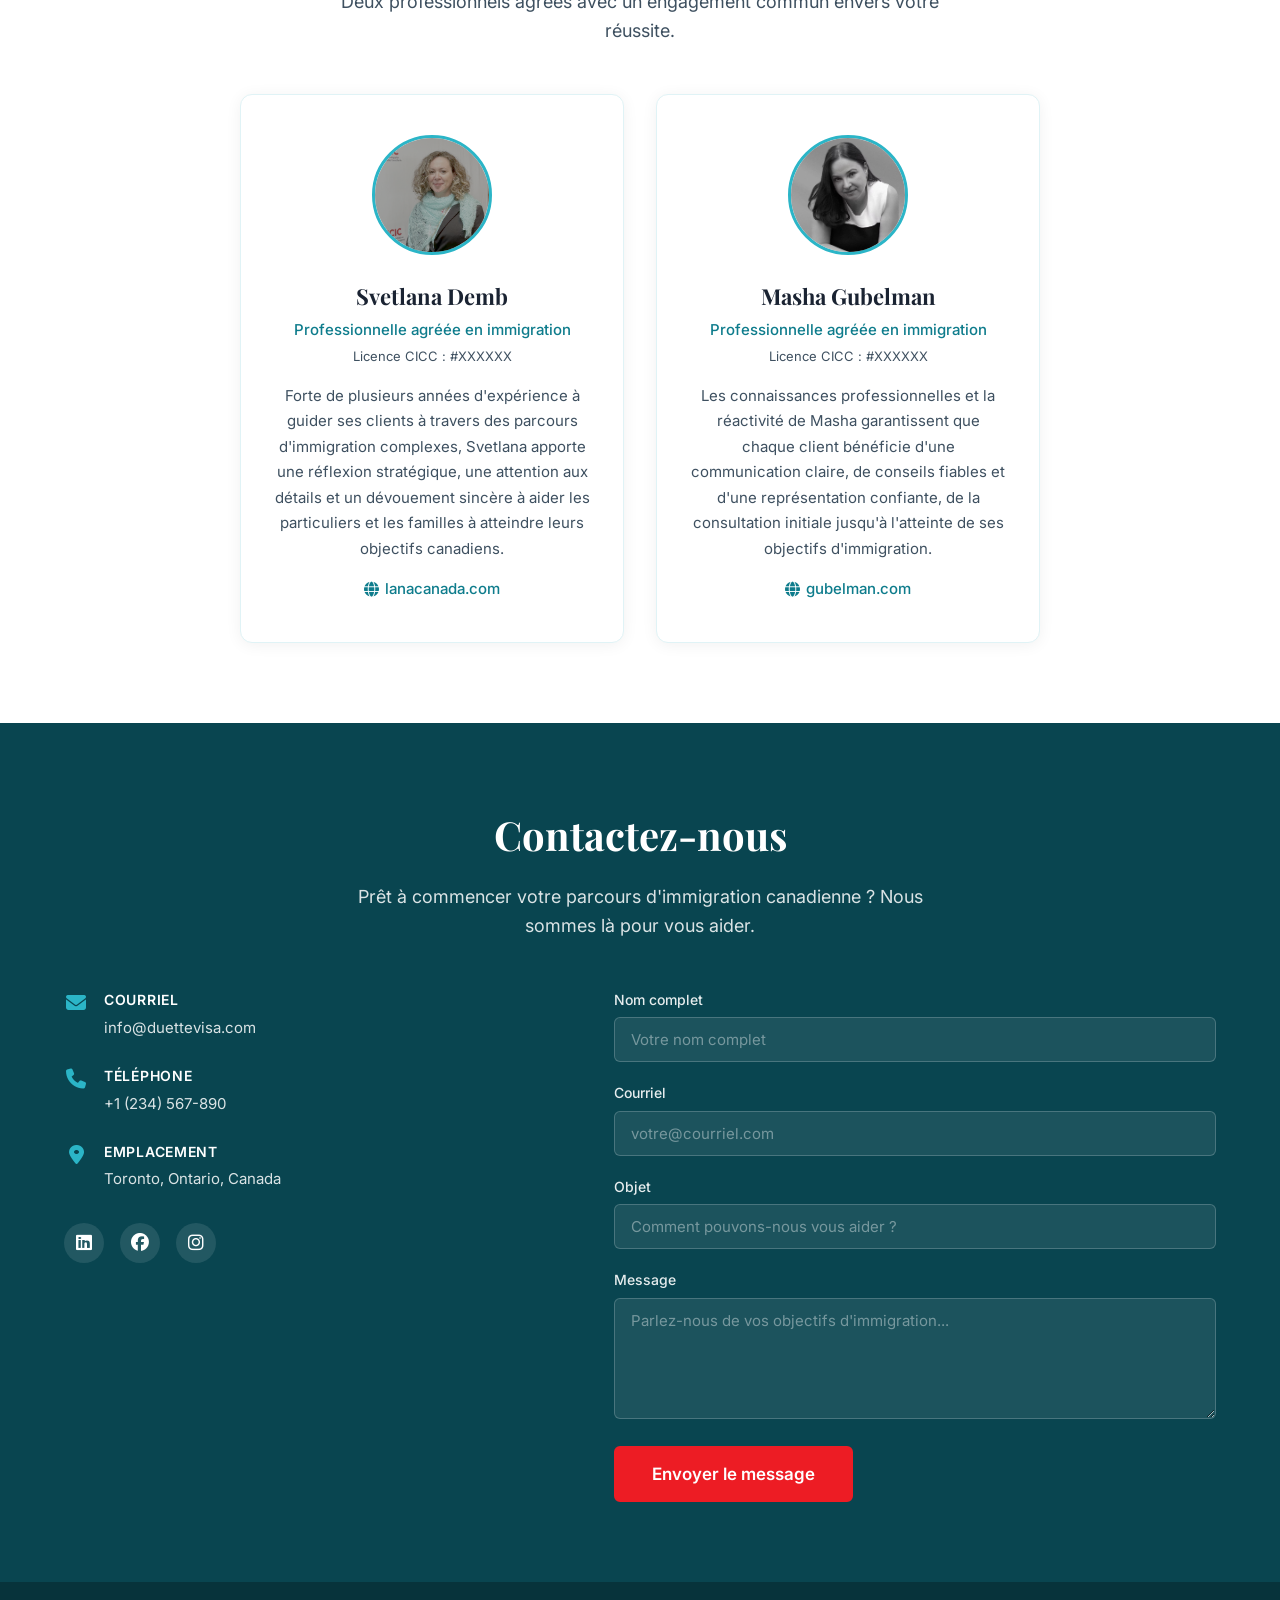
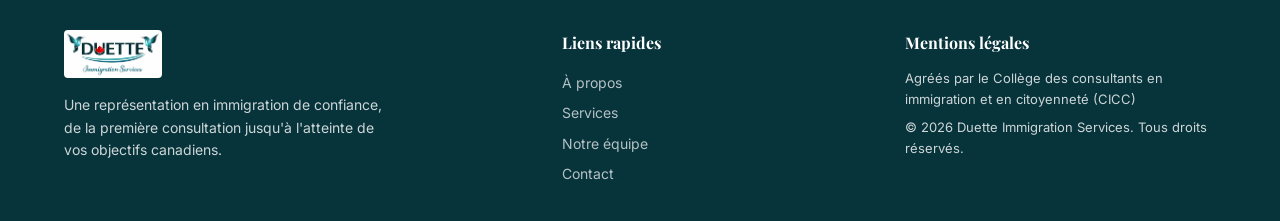
==== commit cf8e3ac8: "minor changes" ====
--- a/fr.html
+++ b/fr.html
@@ -54,7 +54,7 @@
             <div class="container hero__content">
                 <img src="images/logo.jpeg" alt="Duette Immigration Services" class="hero__logo">
                 <h1 class="hero__title">Votre parcours d'immigration canadienne commence ici</h1>
-                <p class="hero__subtitle">Deux professionnels agréés en immigration, un engagement commun — accompagner les particuliers, les familles et les employeurs dans le processus d'immigration canadienne avec expertise, intégrité et un service personnalisé.</p>
+                <p class="hero__subtitle">Nous guidons votre chemin vers le Canada. Ensemble, à chaque étape.<br>Grâce à notre expérience et notre attention, nous vous aidons à naviguer le processus d'immigration avec un accompagnement personnalisé, afin que vous puissiez avancer avec confiance et sérénité.</p>
                 <div class="hero__ctas">
                     <a href="#BOOKING_URL" class="btn btn--red btn--lg">Réserver une consultation</a>
                     <a href="#services" class="btn btn--outline btn--lg">Découvrir nos services</a>
@@ -191,7 +191,7 @@
                             <i class="fa-solid fa-envelope"></i>
                             <div>
                                 <h3>Courriel</h3>
-                                <a href="mailto:info@duetteimmigration.com">info@duetteimmigration.com</a>
+                                <a href="mailto:info@duettevisa.com">info@duettevisa.com</a>
                             </div>
                         </div>
                         <div class="contact__item">
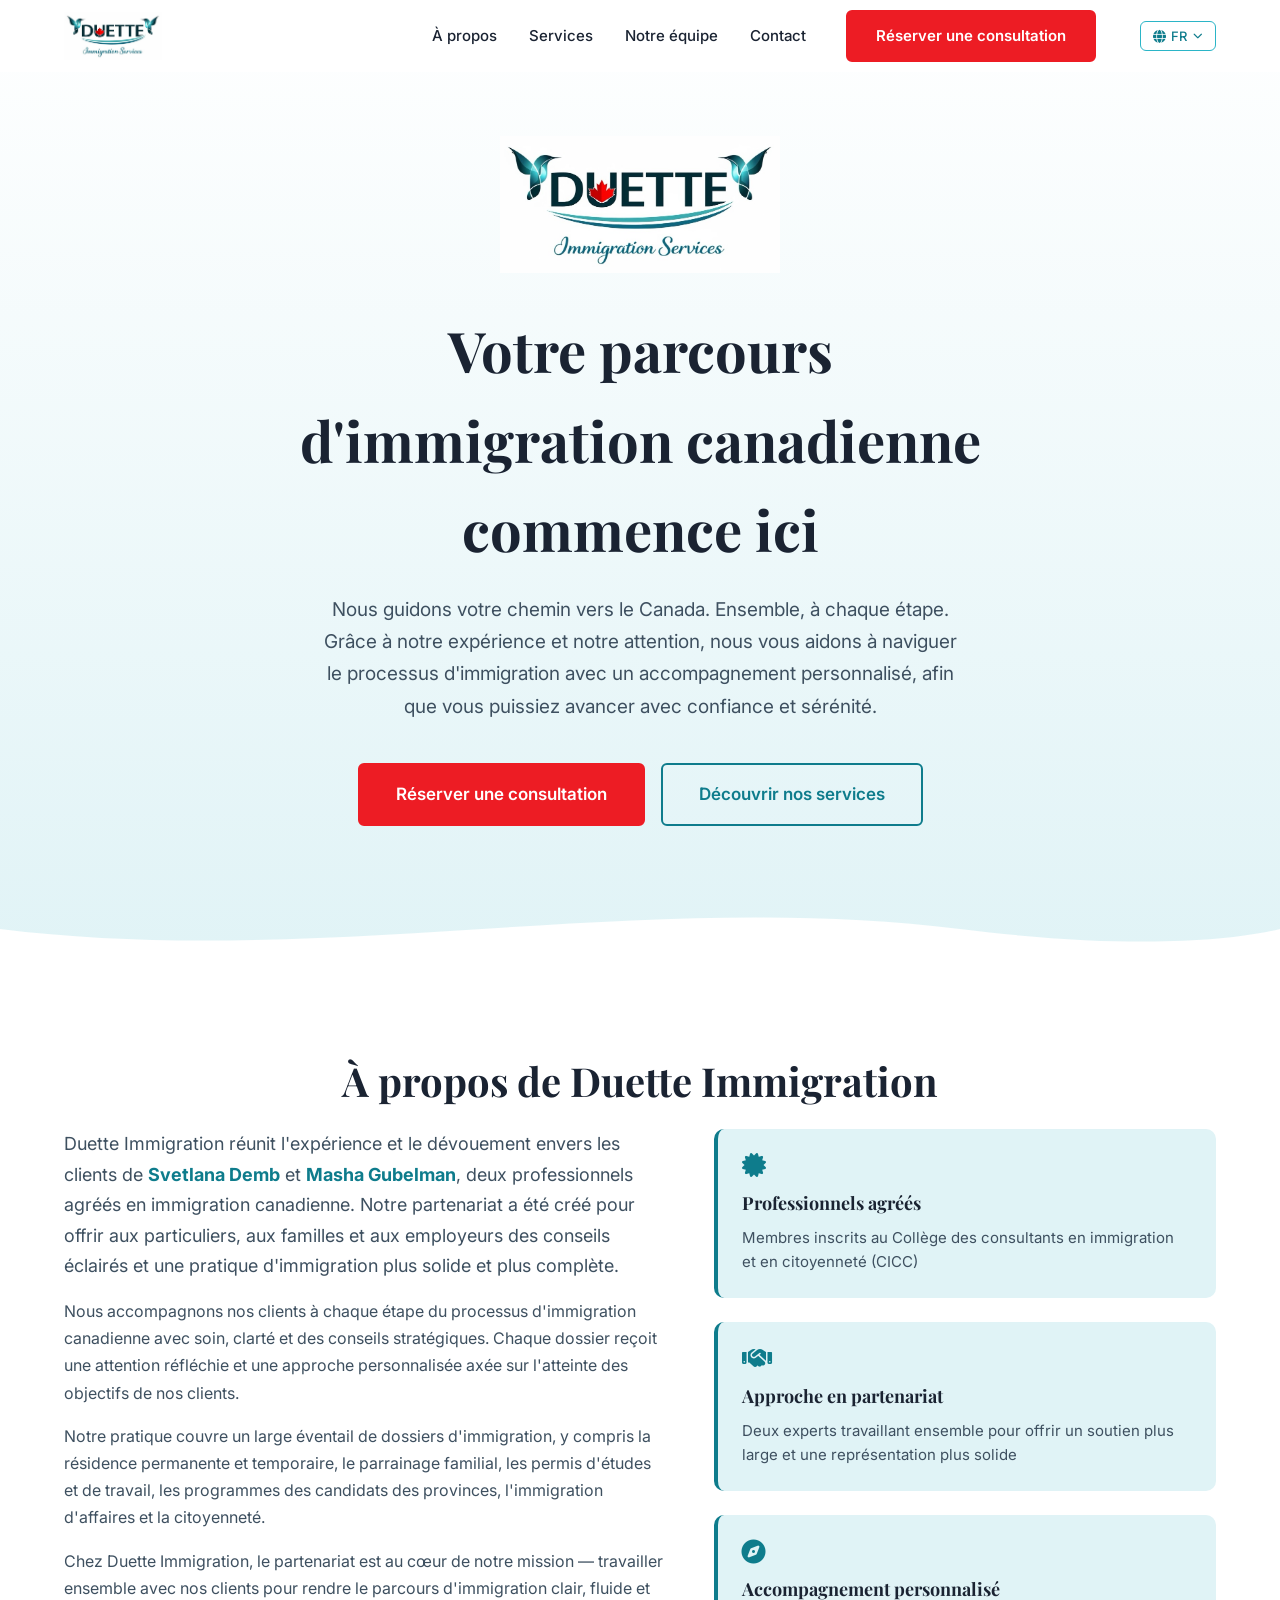
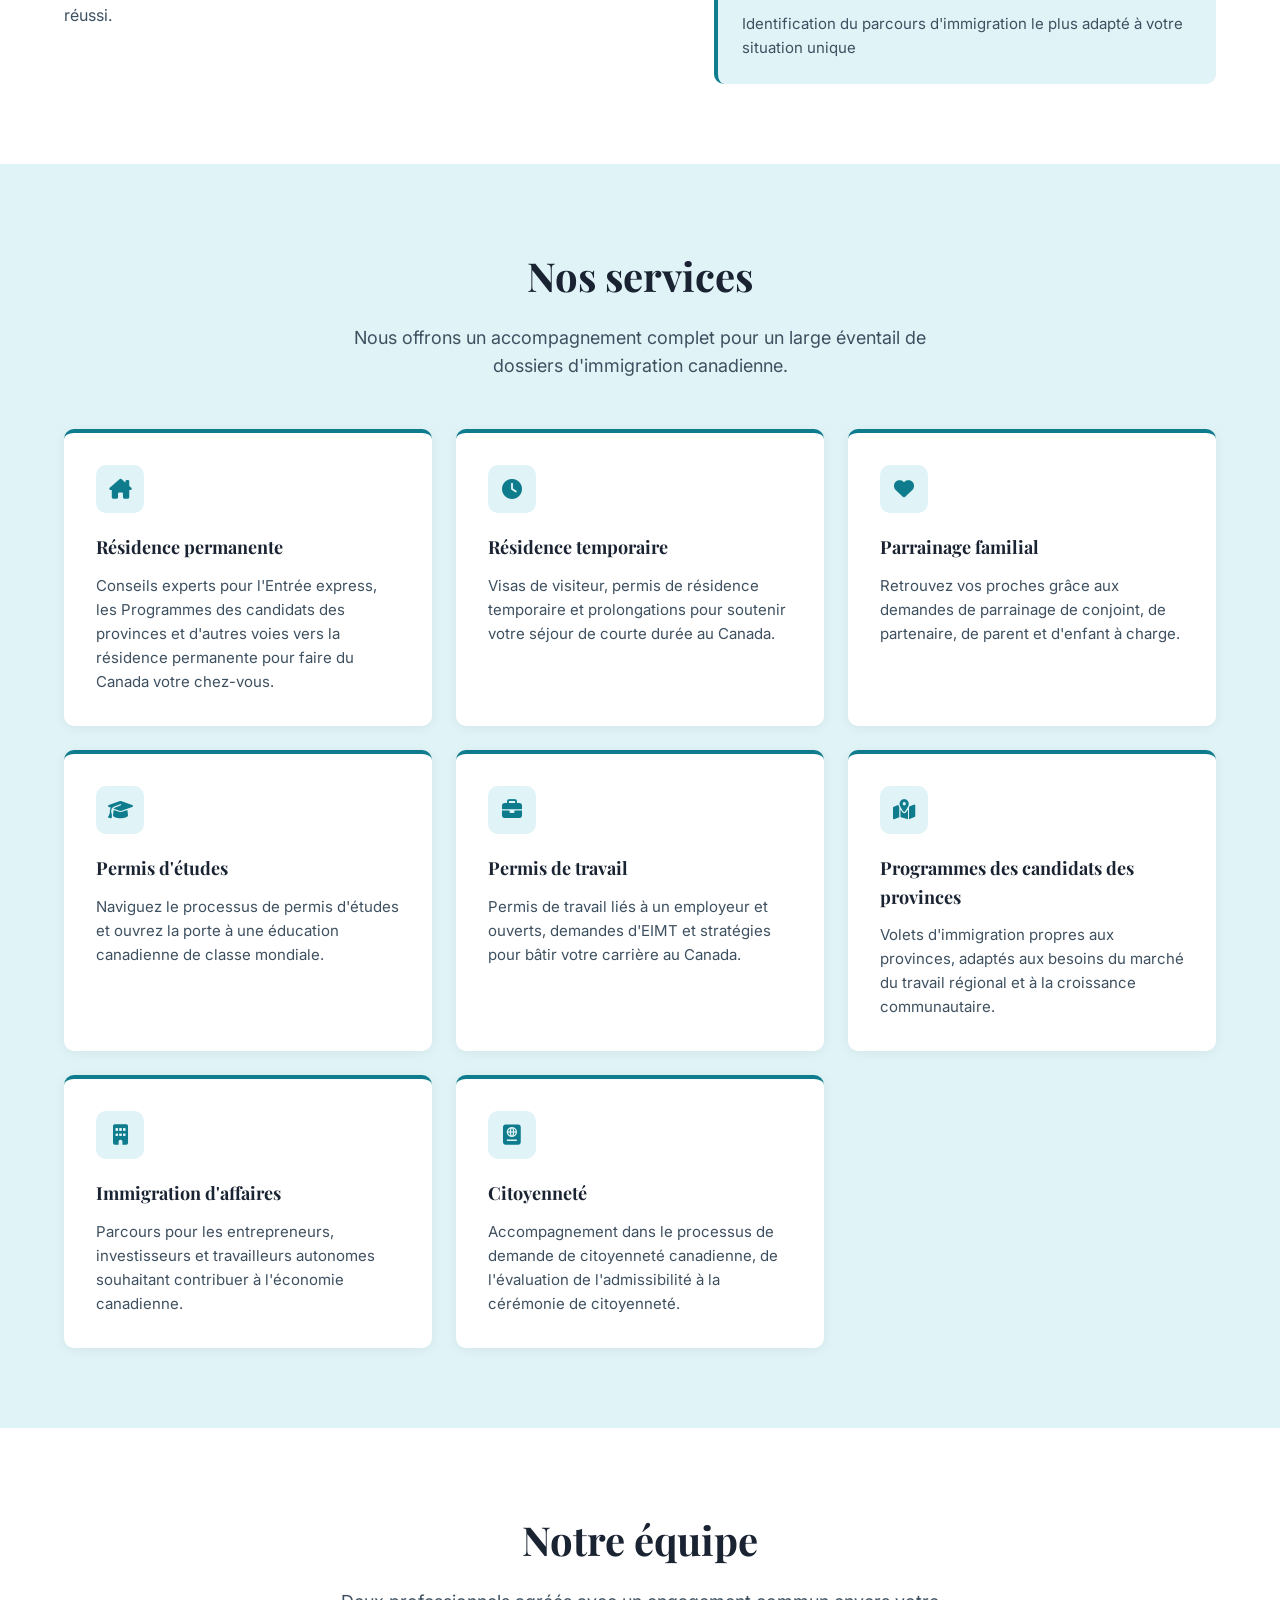
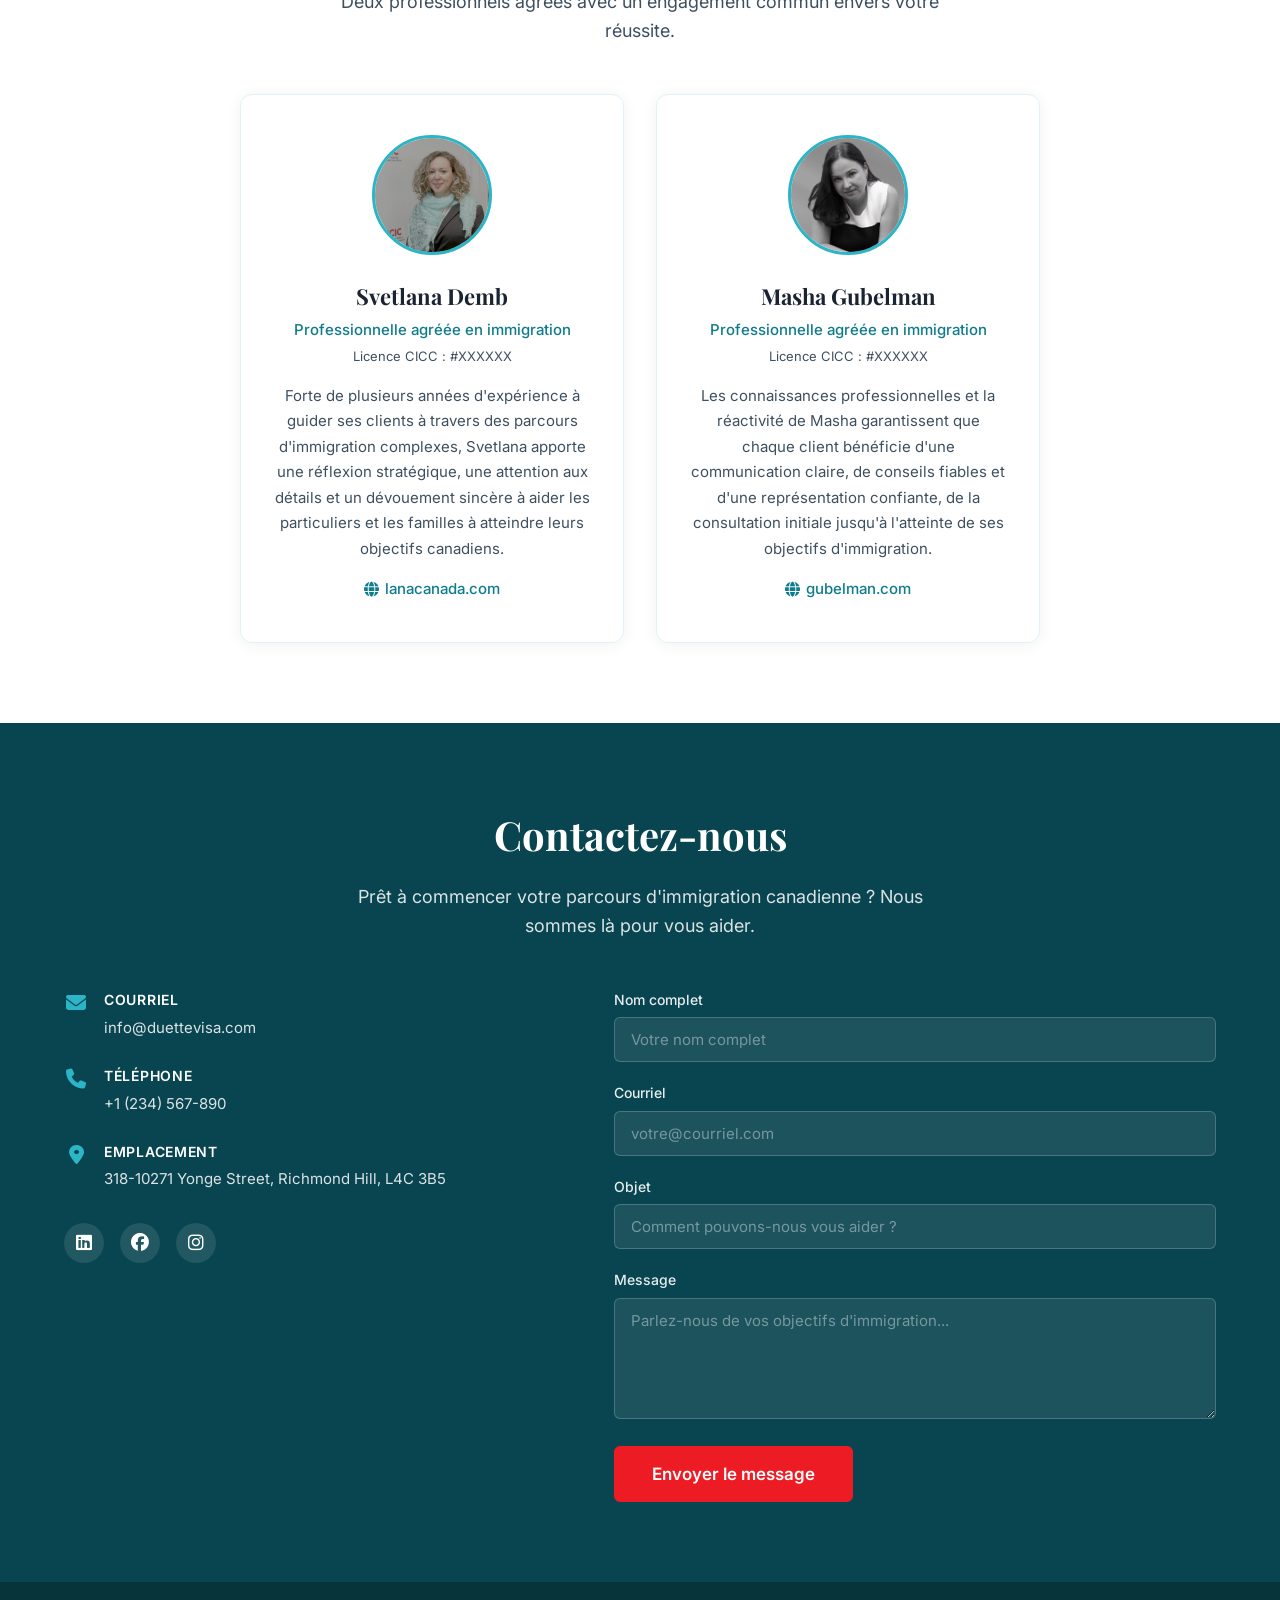
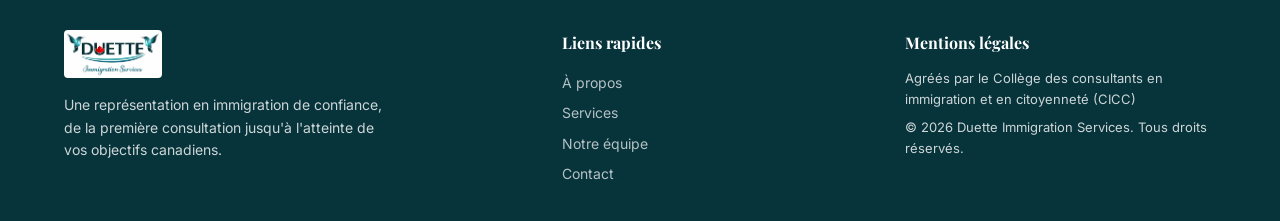
==== commit 5794d325: "address" ====
--- a/fr.html
+++ b/fr.html
@@ -205,7 +205,7 @@
                             <i class="fa-solid fa-location-dot"></i>
                             <div>
                                 <h3>Emplacement</h3>
-                                <p>Toronto, Ontario, Canada</p>
+                                <p>318-10271 Yonge Street, Richmond Hill, L4C 3B5</p>
                             </div>
                         </div>
                         <div class="contact__socials">
